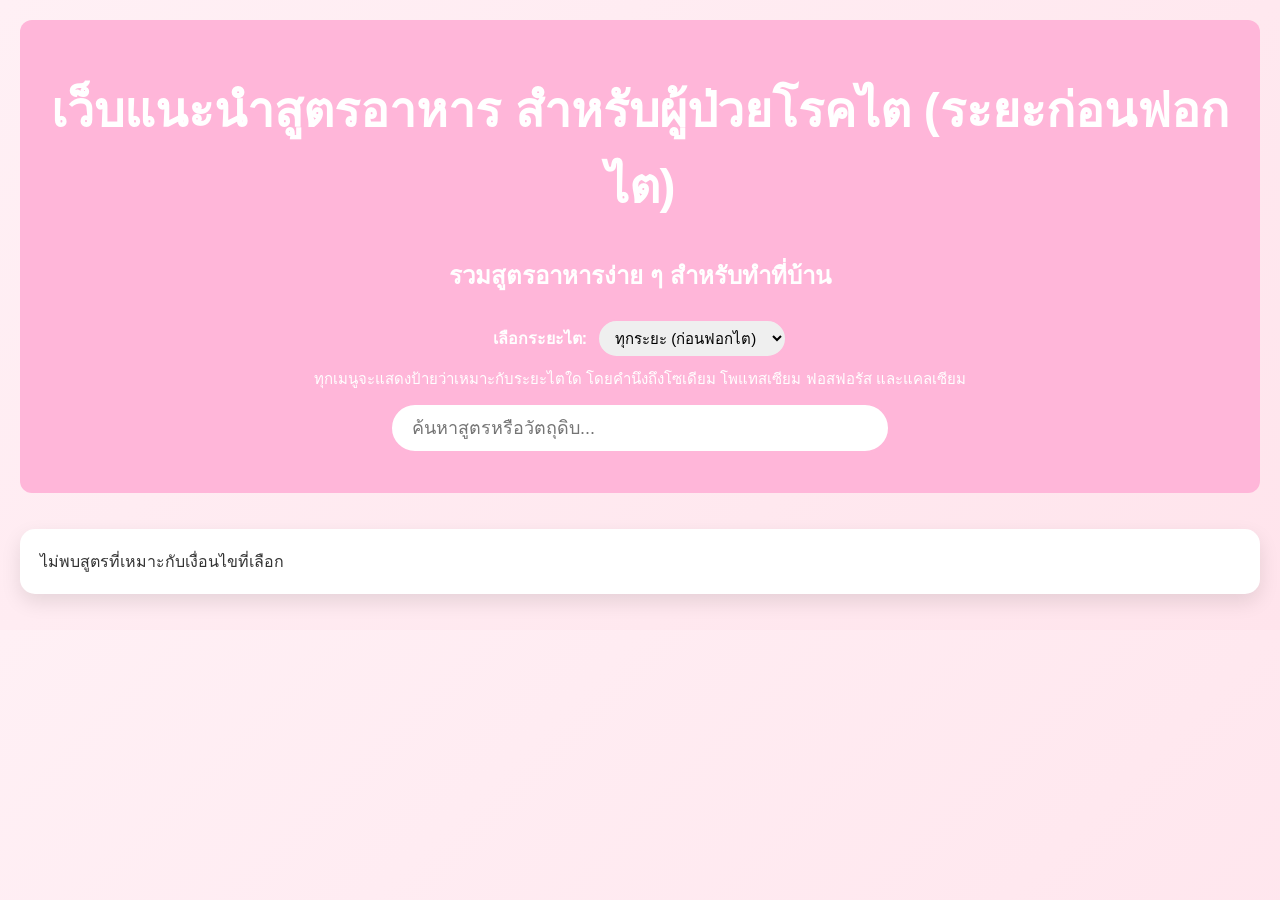
==== index.html @ a34c6682 "Revert admin page and admin-related UI/logic" ====
<!doctype html>
<html lang="th">
<head>
  <meta charset="utf-8">
  <meta name="viewport" content="width=device-width,initial-scale=1">
  <title>เว็บแนะนำสูตรอาหาร - หน้าแรก</title>
  <link rel="stylesheet" href="styles.css">
</head>
<body>
  <header>
    <h1>เว็บแนะนำสูตรอาหาร สำหรับผู้ป่วยโรคไต (ระยะก่อนฟอกไต)</h1>
    <p>รวมสูตรอาหารง่าย ๆ สำหรับทำที่บ้าน</p>
    <div class="filters">
      <label for="kidneyStage">เลือกระยะไต:</label>
      <select id="kidneyStage">
        <option value="all">ทุกระยะ (ก่อนฟอกไต)</option>
        <option value="stage3">ระยะที่ 3</option>
        <option value="stage4">ระยะที่ 4</option>
        <option value="stage5">ระยะที่ 5 ก่อนฟอกไต</option>
      </select>
    </div>
    <p id="stageGuide" class="stage-guide">ทุกเมนูจะแสดงป้ายว่าเหมาะกับระยะไตใด โดยคำนึงถึงโซเดียม โพแทสเซียม ฟอสฟอรัส และแคลเซียม</p>
    <input id="search" placeholder="ค้นหาสูตรหรือวัตถุดิบ..." />
  </header>

  <main id="list"></main>

  <script src="script.js"></script>
</body>
</html>
---- styles.css ----
* {
  box-sizing: border-box;
}

body {
  margin: 0;
  padding: 20px;
  font-family: 'Segoe UI', Arial, sans-serif;
  background: linear-gradient(135deg, #fff0f5, #ffe4ec);
  color: #333;
}

header {
  background: #ffb6d9;
  padding: 20px;
  text-align: center;
  border-radius: 12px;
  color: white;
  font-size: 24px;
  font-weight: bold;
  margin-bottom: 20px;
}

.filters {
  display: flex;
  justify-content: center;
  align-items: center;
  gap: 10px;
  margin-bottom: 10px;
  flex-wrap: wrap;
  font-size: 16px;
}

#kidneyStage {
  border: 2px solid #ffb6d9;
  border-radius: 20px;
  padding: 8px 12px;
  font-size: 15px;
  outline: none;
}

.stage-guide {
  margin: 0 auto 14px auto;
  max-width: 700px;
  font-size: 15px;
  font-weight: normal;
  line-height: 1.4;
}

#search {
  width: 100%;
  max-width: 500px;
  height: 50px;
  font-size: 18px;
  padding: 10px 20px;
  border-radius: 25px;
  border: 2px solid #ffb6d9;
  outline: none;
  display: block;
  margin: 0 auto 20px auto;
}

#list {
  display: grid;
  grid-template-columns: repeat(auto-fit, minmax(250px, 1fr));
  gap: 20px;
}


.card {
  background: white;
  border-radius: 15px;
  padding: 20px;
  box-shadow: 0 8px 20px rgba(0, 0, 0, 0.1);
  transition: transform 0.3s ease;
  color: inherit;
  text-decoration: none;
}

.card:hover {
  transform: translateY(-5px);
}

.empty-text {
  background: white;
  border-radius: 15px;
  padding: 20px;
  box-shadow: 0 8px 20px rgba(0, 0, 0, 0.1);
}

button {
  background: #ff69b4;
  border: none;
  padding: 12px 25px;
  border-radius: 20px;
  color: white;
  font-size: 16px;
  cursor: pointer;
  transition: background 0.3s ease;
}

button:hover {
  background: #ff4fa3;
}

.stage-badge-wrap {
  display: flex;
  flex-wrap: wrap;
  gap: 8px;
  margin-top: 10px;
}

.stage-badge {
  background: #ffe1ef;
  color: #8a2f5b;
  border: 1px solid #ffb6d9;
  border-radius: 999px;
  padding: 4px 10px;
  font-size: 13px;
  font-weight: 600;
}

.stage-badge-warning {
  background: #fff4e5;
  border-color: #ffd59e;
  color: #8a5a20;
}

.top-nav {
  display: flex;
  gap: 12px;
  margin: 12px 0 16px;
}



.top-nav a {
  background: white;
  color: #8a2f5b;
  text-decoration: none;
  border-radius: 999px;
  padding: 8px 14px;
  font-size: 14px;
  font-weight: 600;
}

.top-nav a[aria-current="page"] {
  background: #8a2f5b;
  color: white;
}







#recipe {
  max-width: 980px;
  margin: 0 auto;
}

.recipe-detail-card {
  border: 1px solid #f4d6e5;
  box-shadow: 0 18px 40px rgba(168, 65, 121, 0.12);
}

.recipe-hero h2 {
  margin: 0;
  font-size: 34px;
  color: #70284a;
}

.recipe-desc {
  margin-top: 10px;
  color: #5b4a53;
}

.recipe-grid {
  display: grid;
  grid-template-columns: 1fr 1fr;
  gap: 16px;
  margin-top: 16px;
}

.recipe-section {
  background: #fff7fb;
  border: 1px solid #f7dfea;
  border-radius: 14px;
  padding: 14px;
}

.clean-list {
  margin: 0;
  padding-left: 20px;
  line-height: 1.7;
}

.note-box {
  margin-top: 14px;
  padding: 12px 14px;
  border-radius: 12px;
  background: #fff4d9;
  border: 1px solid #ffe0a1;
}

.nutrition-grid {
  display: grid;
  grid-template-columns: repeat(auto-fit, minmax(180px, 1fr));
  gap: 10px;
}

.nutrition-pill {
  background: white;
  border: 1px solid #f2d9e6;
  border-radius: 999px;
  padding: 8px 12px;
  font-size: 14px;
}

.modern-comment {
  margin-top: 18px;
}

.comment-layout {
  display: grid;
  grid-template-columns: 1fr;
  gap: 10px;
}

.comment-layout input,
.comment-layout textarea,
.comment-layout select {
  border: 1px solid #e6c8d7;
  border-radius: 10px;
  padding: 10px 12px;
  font-size: 15px;
}

#commentsList {
  display: grid;
  gap: 10px;
  margin-top: 14px;
}

.comment-card {
  border-left: 4px solid #ff9fcd;
}

@media (max-width: 800px) {
  .recipe-hero h2 { font-size: 28px; }
  .recipe-grid { grid-template-columns: 1fr; }
}
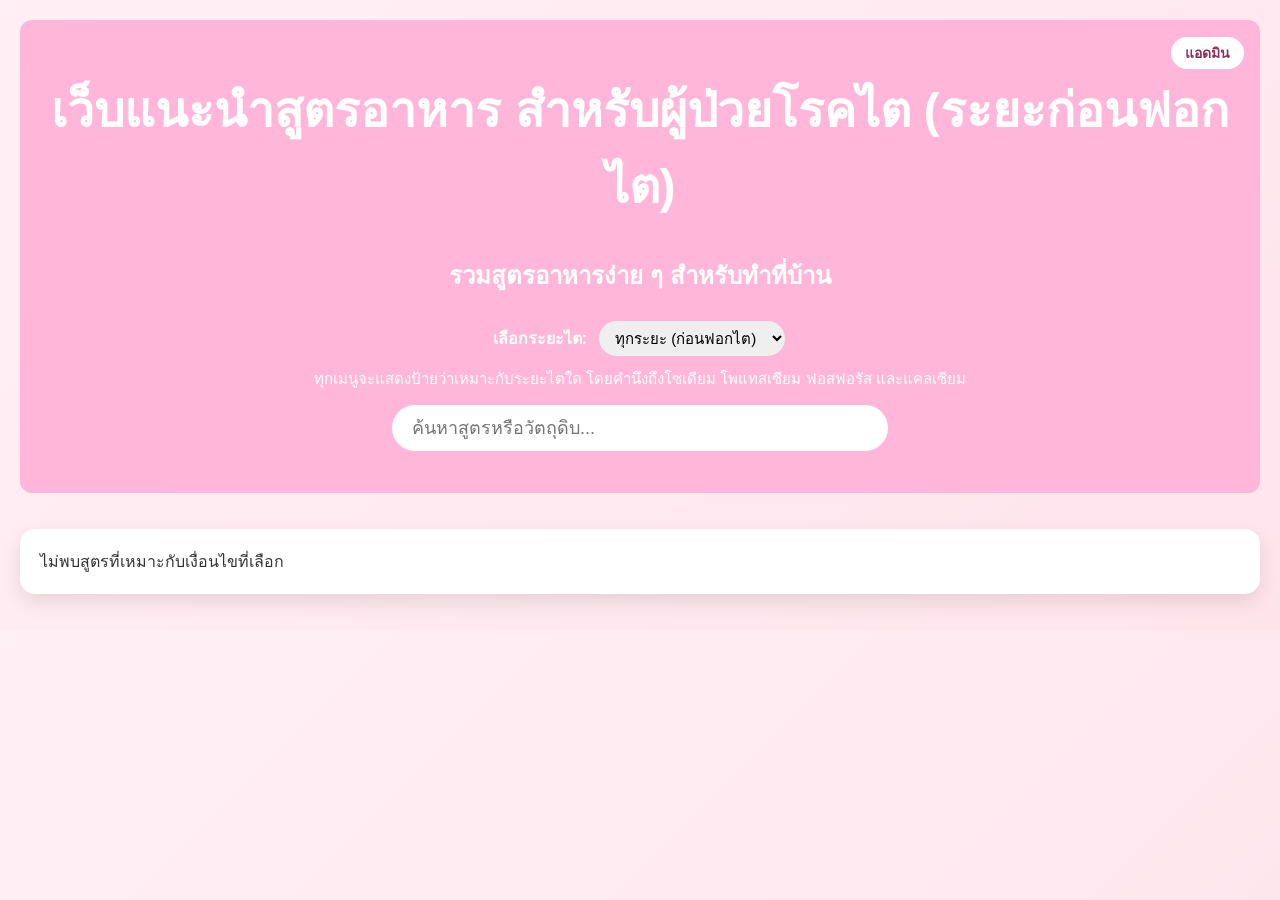
==== commit 019e4547: "Fix home recipe rendering and add admin login dashboard" ====
--- a/index.html
+++ b/index.html
@@ -8,6 +8,9 @@
 </head>
 <body>
   <header>
+    <nav class="top-nav-corner">
+      <a href="admin.html">แอดมิน</a>
+    </nav>
     <h1>เว็บแนะนำสูตรอาหาร สำหรับผู้ป่วยโรคไต (ระยะก่อนฟอกไต)</h1>
     <p>รวมสูตรอาหารง่าย ๆ สำหรับทำที่บ้าน</p>
     <div class="filters">
--- a/styles.css
+++ b/styles.css
@@ -11,6 +11,7 @@
 }
 
 header {
+  position: relative;
   background: #ffb6d9;
   padding: 20px;
   text-align: center;
@@ -19,6 +20,23 @@
   font-size: 24px;
   font-weight: bold;
   margin-bottom: 20px;
+}
+
+.top-nav-corner {
+  position: absolute;
+  top: 16px;
+  right: 16px;
+}
+
+.top-nav-corner a,
+.top-nav a {
+  background: white;
+  color: #8a2f5b;
+  text-decoration: none;
+  border-radius: 999px;
+  padding: 8px 14px;
+  font-size: 14px;
+  font-weight: 600;
 }
 
 .filters {
@@ -66,7 +84,6 @@
   gap: 20px;
 }
 
-
 .card {
   background: white;
   border-radius: 15px;
@@ -132,28 +149,9 @@
   margin: 12px 0 16px;
 }
 
-
-
-.top-nav a {
-  background: white;
-  color: #8a2f5b;
-  text-decoration: none;
-  border-radius: 999px;
-  padding: 8px 14px;
-  font-size: 14px;
-  font-weight: 600;
-}
-
-.top-nav a[aria-current="page"] {
-  background: #8a2f5b;
-  color: white;
-}
-
-
-
-
-
-
+.top-nav-split {
+  justify-content: space-between;
+}
 
 #recipe {
   max-width: 980px;
@@ -230,7 +228,8 @@
 
 .comment-layout input,
 .comment-layout textarea,
-.comment-layout select {
+.comment-layout select,
+.admin-login-card input {
   border: 1px solid #e6c8d7;
   border-radius: 10px;
   padding: 10px 12px;
@@ -247,11 +246,60 @@
   border-left: 4px solid #ff9fcd;
 }
 
+.admin-page {
+  max-width: 980px;
+  margin: 0 auto;
+}
+
+.admin-login-card {
+  max-width: 420px;
+  margin: 20px auto;
+  display: grid;
+  gap: 8px;
+}
+
+.admin-error {
+  color: #b00042;
+  min-height: 20px;
+}
+
+.admin-dashboard h2 {
+  margin-top: 0;
+}
+
+.admin-stats {
+  display: grid;
+  grid-template-columns: repeat(auto-fit, minmax(220px, 1fr));
+  gap: 16px;
+  margin-bottom: 16px;
+}
+
+.admin-stat-card h3 {
+  margin: 0 0 8px;
+}
+
+.admin-stat-number {
+  font-size: 34px;
+  color: #8a2f5b;
+  margin: 0;
+  font-weight: 700;
+}
+
+.admin-popular ol {
+  margin: 0;
+  padding-left: 18px;
+  line-height: 1.8;
+}
+
 @media (max-width: 800px) {
   .recipe-hero h2 { font-size: 28px; }
   .recipe-grid { grid-template-columns: 1fr; }
 }
 
-
-
-
+@media (max-width: 680px) {
+  .top-nav-corner {
+    position: static;
+    text-align: right;
+    margin-bottom: 10px;
+  }
+}
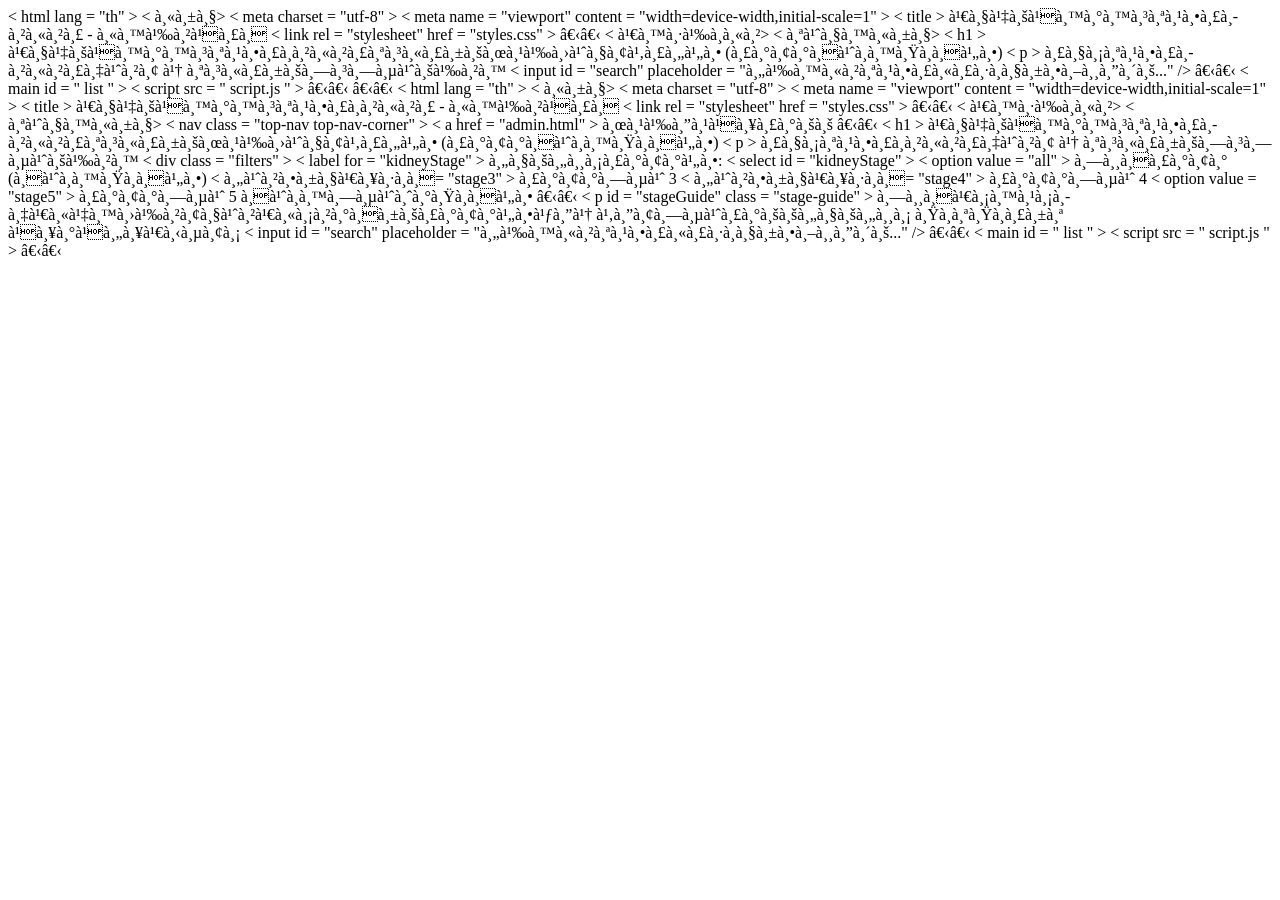
==== commit 7c07f467: "Update index.html" ====
--- a/index.html
+++ b/index.html
@@ -1,33 +1,55 @@
-<!doctype html>
-<html lang="th">
-<head>
-  <meta charset="utf-8">
-  <meta name="viewport" content="width=device-width,initial-scale=1">
-  <title>เว็บแนะนำสูตรอาหาร - หน้าแรก</title>
-  <link rel="stylesheet" href="styles.css">
-</head>
-<body>
-  <header>
-    <nav class="top-nav-corner">
-      <a href="admin.html">แอดมิน</a>
-    </nav>
-    <h1>เว็บแนะนำสูตรอาหาร สำหรับผู้ป่วยโรคไต (ระยะก่อนฟอกไต)</h1>
-    <p>รวมสูตรอาหารง่าย ๆ สำหรับทำที่บ้าน</p>
-    <div class="filters">
-      <label for="kidneyStage">เลือกระยะไต:</label>
-      <select id="kidneyStage">
-        <option value="all">ทุกระยะ (ก่อนฟอกไต)</option>
-        <option value="stage3">ระยะที่ 3</option>
-        <option value="stage4">ระยะที่ 4</option>
-        <option value="stage5">ระยะที่ 5 ก่อนฟอกไต</option>
-      </select>
-    </div>
-    <p id="stageGuide" class="stage-guide">ทุกเมนูจะแสดงป้ายว่าเหมาะกับระยะไตใด โดยคำนึงถึงโซเดียม โพแทสเซียม ฟอสฟอรัส และแคลเซียม</p>
-    <input id="search" placeholder="ค้นหาสูตรหรือวัตถุดิบ..." />
-  </header>
-
-  <main id="list"></main>
-
-  <script src="script.js"></script>
-</body>
-</html>
+<!doctype html >
+< html lang = "th" > 
+< หัว>
+  < meta charset = "utf-8" > 
+  < meta name = "viewport" content = "width=device-width,initial-scale=1" >  
+  < title > เว็บแนะนำสูตรอาหาร - หน้าแรก</ title >
+  < link rel = "stylesheet" href = "styles.css" >  
+</head>​​
+< เนื้อหา>
+  < ส่วนหัว>
+    < h1 > เว็บแนะนำสูตรอาหารสำหรับผู้ป่วยโรคไต (ระยะก่อนฟอกไต) </ h1 >
+    < p > รวมสูตรอาหารง่าย ๆ สำหรับทำที่บ้าน</ p >
+    < input id = "search" placeholder = "ค้นหาสูตรหรือวัตถุดิบ..." />  
+  </header>​​
+
+  < main id = " list " > </main> 
+
+  < script src = " script.js " > </script> 
+</body>​​
+</html>​​
+
+
+<!doctype html >
+< html lang = "th" > 
+< หัว>
+  < meta charset = "utf-8" > 
+  < meta name = "viewport" content = "width=device-width,initial-scale=1" >  
+  < title > เว็บแนะนำสูตรอาหาร - หน้าแรก</ title >
+  < link rel = "stylesheet" href = "styles.css" >  
+</head>​​
+< เนื้อหา>
+  < ส่วนหัว>
+    < nav class = "top-nav top-nav-corner" > 
+      < a href = "admin.html" > ผู้ดูแลระบบ</ a > 
+    </nav>​​
+    < h1 > เว็บแนะนำสูตรอาหารสำหรับผู้ป่วยโรคไต (ระยะก่อนฟอกไต) </ h1 >
+    < p > รวมสูตรอาหารง่าย ๆ สำหรับทำที่บ้าน</ p >
+    < div class = "filters" > 
+      < label for = "kidneyStage" > ควบคุมระยะไต: </ label > 
+      < select id = "kidneyStage" > 
+        < option value = "all" > ทุกระยะ (ก่อนฟอกไต) </ option > 
+        < ค่าตัวเลือก= "stage3" > ระยะที่ 3 </ ตัวเลือก> 
+        < ค่าตัวเลือก= "stage4" > ระยะที่ 4 </ ตัวเลือก> 
+        < option value = "stage5" > ระยะที่ 5 ก่อนที่จะฟอกไต</ option > 
+      </ เลือก>
+    </div>​​
+    < p id = "stageGuide" class = "stage-guide" > ทุกเมนูมองเห็นป้ายว่าเหมาะกับระยะไตใดๆ โดยที่ระบบควบคุม ฟอสฟอรัส และแคลเซียม</ p >  
+    < input id = "search" placeholder = "ค้นหาสูตรหรือวัตถุดิบ..." />  
+  </header>​​
+
+  < main id = " list " > </main> 
+
+  < script src = " script.js " > </script> 
+</body>​​
+</html>
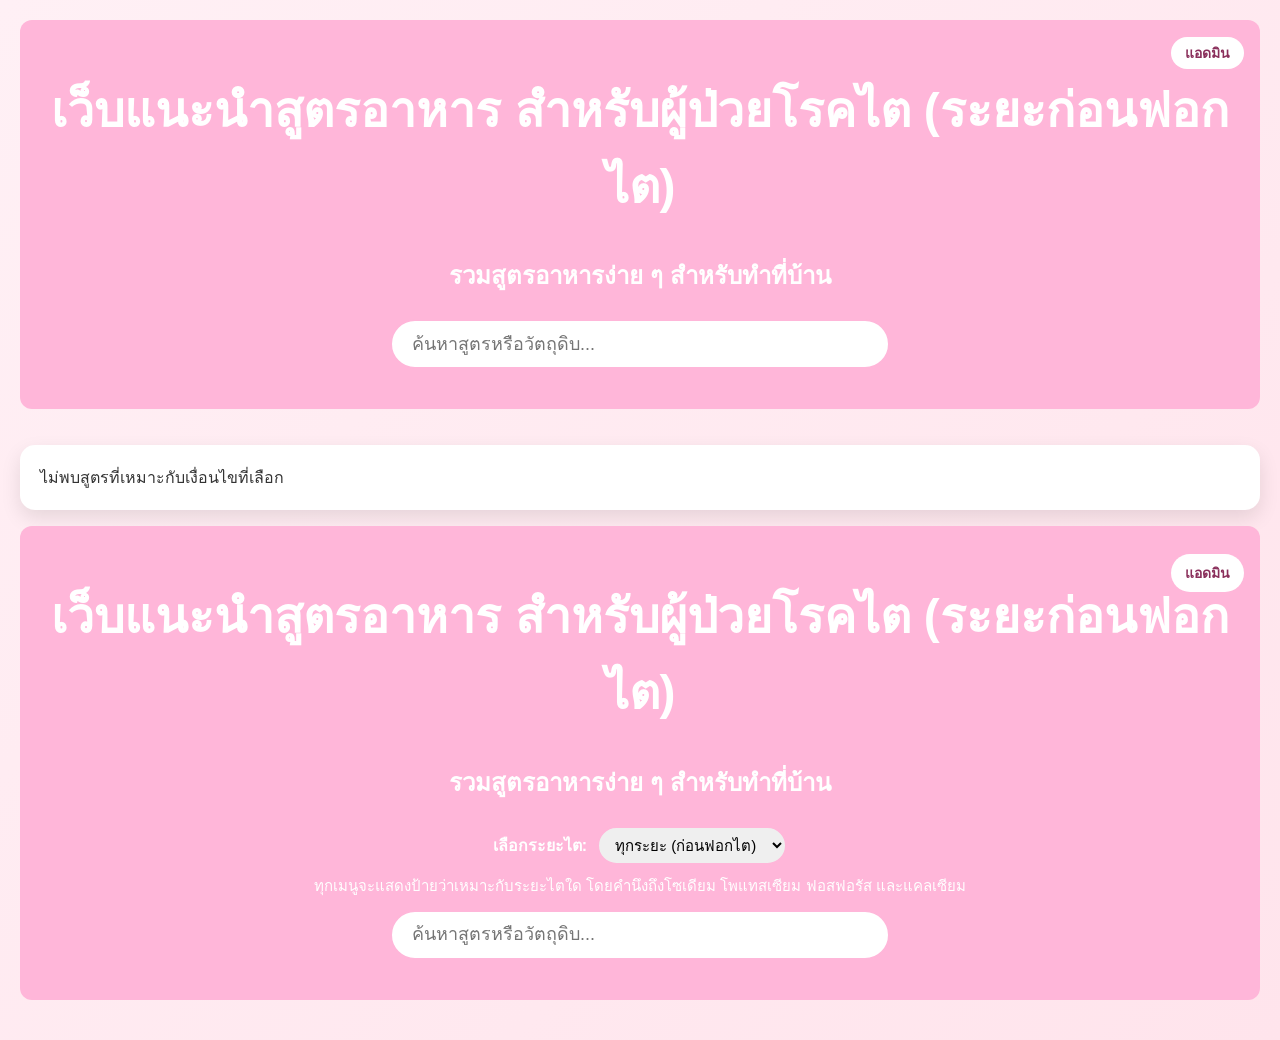
==== commit d0da0b86: "Update index.html" ====
--- a/index.html
+++ b/index.html
@@ -1,55 +1,55 @@
-<!doctype html >
-< html lang = "th" > 
-< หัว>
-  < meta charset = "utf-8" > 
-  < meta name = "viewport" content = "width=device-width,initial-scale=1" >  
-  < title > เว็บแนะนำสูตรอาหาร - หน้าแรก</ title >
-  < link rel = "stylesheet" href = "styles.css" >  
-</head>​​
-< เนื้อหา>
-  < ส่วนหัว>
-    < h1 > เว็บแนะนำสูตรอาหารสำหรับผู้ป่วยโรคไต (ระยะก่อนฟอกไต) </ h1 >
-    < p > รวมสูตรอาหารง่าย ๆ สำหรับทำที่บ้าน</ p >
-    < input id = "search" placeholder = "ค้นหาสูตรหรือวัตถุดิบ..." />  
-  </header>​​
+<!doctype html>
+<html lang="th">
+<head>
+  <meta charset="utf-8">
+  <meta name="viewport" content="width=device-width,initial-scale=1">
+  <title>เว็บแนะนำสูตรอาหาร - หน้าแรก</title>
+  <link rel="stylesheet" href="styles.css">
+</head>
+<body>
+  <header>
+    <h1>เว็บแนะนำสูตรอาหาร สำหรับผู้ป่วยโรคไต (ระยะก่อนฟอกไต)</h1>
+    <p>รวมสูตรอาหารง่าย ๆ สำหรับทำที่บ้าน</p>
+    <input id="search" placeholder="ค้นหาสูตรหรือวัตถุดิบ..." />
+  </header>
 
-  < main id = " list " > </main> 
+  <main id="list"></main>
 
-  < script src = " script.js " > </script> 
-</body>​​
-</html>​​
+  <script src="script.js"></script>
+</body>
+</html>
 
 
-<!doctype html >
-< html lang = "th" > 
-< หัว>
-  < meta charset = "utf-8" > 
-  < meta name = "viewport" content = "width=device-width,initial-scale=1" >  
-  < title > เว็บแนะนำสูตรอาหาร - หน้าแรก</ title >
-  < link rel = "stylesheet" href = "styles.css" >  
-</head>​​
-< เนื้อหา>
-  < ส่วนหัว>
-    < nav class = "top-nav top-nav-corner" > 
-      < a href = "admin.html" > ผู้ดูแลระบบ</ a > 
-    </nav>​​
-    < h1 > เว็บแนะนำสูตรอาหารสำหรับผู้ป่วยโรคไต (ระยะก่อนฟอกไต) </ h1 >
-    < p > รวมสูตรอาหารง่าย ๆ สำหรับทำที่บ้าน</ p >
-    < div class = "filters" > 
-      < label for = "kidneyStage" > ควบคุมระยะไต: </ label > 
-      < select id = "kidneyStage" > 
-        < option value = "all" > ทุกระยะ (ก่อนฟอกไต) </ option > 
-        < ค่าตัวเลือก= "stage3" > ระยะที่ 3 </ ตัวเลือก> 
-        < ค่าตัวเลือก= "stage4" > ระยะที่ 4 </ ตัวเลือก> 
-        < option value = "stage5" > ระยะที่ 5 ก่อนที่จะฟอกไต</ option > 
-      </ เลือก>
-    </div>​​
-    < p id = "stageGuide" class = "stage-guide" > ทุกเมนูมองเห็นป้ายว่าเหมาะกับระยะไตใดๆ โดยที่ระบบควบคุม ฟอสฟอรัส และแคลเซียม</ p >  
-    < input id = "search" placeholder = "ค้นหาสูตรหรือวัตถุดิบ..." />  
-  </header>​​
+<!doctype html>
+<html lang="th">
+<head>
+  <meta charset="utf-8">
+  <meta name="viewport" content="width=device-width,initial-scale=1">
+  <title>เว็บแนะนำสูตรอาหาร - หน้าแรก</title>
+  <link rel="stylesheet" href="styles.css">
+</head>
+<body>
+  <header>
+    <nav class="top-nav top-nav-corner">
+      <a href="admin.html">แอดมิน</a>
+    </nav>
+    <h1>เว็บแนะนำสูตรอาหาร สำหรับผู้ป่วยโรคไต (ระยะก่อนฟอกไต)</h1>
+    <p>รวมสูตรอาหารง่าย ๆ สำหรับทำที่บ้าน</p>
+    <div class="filters">
+      <label for="kidneyStage">เลือกระยะไต:</label>
+      <select id="kidneyStage">
+        <option value="all">ทุกระยะ (ก่อนฟอกไต)</option>
+        <option value="stage3">ระยะที่ 3</option>
+        <option value="stage4">ระยะที่ 4</option>
+        <option value="stage5">ระยะที่ 5 ก่อนฟอกไต</option>
+      </select>
+    </div>
+    <p id="stageGuide" class="stage-guide">ทุกเมนูจะแสดงป้ายว่าเหมาะกับระยะไตใด โดยคำนึงถึงโซเดียม โพแทสเซียม ฟอสฟอรัส และแคลเซียม</p>
+    <input id="search" placeholder="ค้นหาสูตรหรือวัตถุดิบ..." />
+  </header>
 
-  < main id = " list " > </main> 
+  <main id="list"></main>
 
-  < script src = " script.js " > </script> 
-</body>​​
+  <script src="script.js"></script>
+</body>
 </html>
--- a/styles.css
+++ b/styles.css
@@ -0,0 +1,305 @@
+* {
+  box-sizing: border-box;
+}
+
+body {
+  margin: 0;
+  padding: 20px;
+  font-family: 'Segoe UI', Arial, sans-serif;
+  background: linear-gradient(135deg, #fff0f5, #ffe4ec);
+  color: #333;
+}
+
+header {
+  position: relative;
+  background: #ffb6d9;
+  padding: 20px;
+  text-align: center;
+  border-radius: 12px;
+  color: white;
+  font-size: 24px;
+  font-weight: bold;
+  margin-bottom: 20px;
+}
+
+.top-nav-corner {
+  position: absolute;
+  top: 16px;
+  right: 16px;
+}
+
+.top-nav-corner a,
+.top-nav a {
+  background: white;
+  color: #8a2f5b;
+  text-decoration: none;
+  border-radius: 999px;
+  padding: 8px 14px;
+  font-size: 14px;
+  font-weight: 600;
+}
+
+.filters {
+  display: flex;
+  justify-content: center;
+  align-items: center;
+  gap: 10px;
+  margin-bottom: 10px;
+  flex-wrap: wrap;
+  font-size: 16px;
+}
+
+#kidneyStage {
+  border: 2px solid #ffb6d9;
+  border-radius: 20px;
+  padding: 8px 12px;
+  font-size: 15px;
+  outline: none;
+}
+
+.stage-guide {
+  margin: 0 auto 14px auto;
+  max-width: 700px;
+  font-size: 15px;
+  font-weight: normal;
+  line-height: 1.4;
+}
+
+#search {
+  width: 100%;
+  max-width: 500px;
+  height: 50px;
+  font-size: 18px;
+  padding: 10px 20px;
+  border-radius: 25px;
+  border: 2px solid #ffb6d9;
+  outline: none;
+  display: block;
+  margin: 0 auto 20px auto;
+}
+
+#list {
+  display: grid;
+  grid-template-columns: repeat(auto-fit, minmax(250px, 1fr));
+  gap: 20px;
+}
+
+.card {
+  background: white;
+  border-radius: 15px;
+  padding: 20px;
+  box-shadow: 0 8px 20px rgba(0, 0, 0, 0.1);
+  transition: transform 0.3s ease;
+  color: inherit;
+  text-decoration: none;
+}
+
+.card:hover {
+  transform: translateY(-5px);
+}
+
+.empty-text {
+  background: white;
+  border-radius: 15px;
+  padding: 20px;
+  box-shadow: 0 8px 20px rgba(0, 0, 0, 0.1);
+}
+
+button {
+  background: #ff69b4;
+  border: none;
+  padding: 12px 25px;
+  border-radius: 20px;
+  color: white;
+  font-size: 16px;
+  cursor: pointer;
+  transition: background 0.3s ease;
+}
+
+button:hover {
+  background: #ff4fa3;
+}
+
+.stage-badge-wrap {
+  display: flex;
+  flex-wrap: wrap;
+  gap: 8px;
+  margin-top: 10px;
+}
+
+.stage-badge {
+  background: #ffe1ef;
+  color: #8a2f5b;
+  border: 1px solid #ffb6d9;
+  border-radius: 999px;
+  padding: 4px 10px;
+  font-size: 13px;
+  font-weight: 600;
+}
+
+.stage-badge-warning {
+  background: #fff4e5;
+  border-color: #ffd59e;
+  color: #8a5a20;
+}
+
+.top-nav {
+  display: flex;
+  gap: 12px;
+  margin: 12px 0 16px;
+}
+
+.top-nav-split {
+  justify-content: space-between;
+}
+
+#recipe {
+  max-width: 980px;
+  margin: 0 auto;
+}
+
+.recipe-detail-card {
+  border: 1px solid #f4d6e5;
+  box-shadow: 0 18px 40px rgba(168, 65, 121, 0.12);
+}
+
+.recipe-hero h2 {
+  margin: 0;
+  font-size: 34px;
+  color: #70284a;
+}
+
+.recipe-desc {
+  margin-top: 10px;
+  color: #5b4a53;
+}
+
+.recipe-grid {
+  display: grid;
+  grid-template-columns: 1fr 1fr;
+  gap: 16px;
+  margin-top: 16px;
+}
+
+.recipe-section {
+  background: #fff7fb;
+  border: 1px solid #f7dfea;
+  border-radius: 14px;
+  padding: 14px;
+}
+
+.clean-list {
+  margin: 0;
+  padding-left: 20px;
+  line-height: 1.7;
+}
+
+.note-box {
+  margin-top: 14px;
+  padding: 12px 14px;
+  border-radius: 12px;
+  background: #fff4d9;
+  border: 1px solid #ffe0a1;
+}
+
+.nutrition-grid {
+  display: grid;
+  grid-template-columns: repeat(auto-fit, minmax(180px, 1fr));
+  gap: 10px;
+}
+
+.nutrition-pill {
+  background: white;
+  border: 1px solid #f2d9e6;
+  border-radius: 999px;
+  padding: 8px 12px;
+  font-size: 14px;
+}
+
+.modern-comment {
+  margin-top: 18px;
+}
+
+.comment-layout {
+  display: grid;
+  grid-template-columns: 1fr;
+  gap: 10px;
+}
+
+.comment-layout input,
+.comment-layout textarea,
+.comment-layout select,
+.admin-login-card input {
+  border: 1px solid #e6c8d7;
+  border-radius: 10px;
+  padding: 10px 12px;
+  font-size: 15px;
+}
+
+#commentsList {
+  display: grid;
+  gap: 10px;
+  margin-top: 14px;
+}
+
+.comment-card {
+  border-left: 4px solid #ff9fcd;
+}
+
+.admin-page {
+  max-width: 980px;
+  margin: 0 auto;
+}
+
+.admin-login-card {
+  max-width: 420px;
+  margin: 20px auto;
+  display: grid;
+  gap: 8px;
+}
+
+.admin-error {
+  color: #b00042;
+  min-height: 20px;
+}
+
+.admin-dashboard h2 {
+  margin-top: 0;
+}
+
+.admin-stats {
+  display: grid;
+  grid-template-columns: repeat(auto-fit, minmax(220px, 1fr));
+  gap: 16px;
+  margin-bottom: 16px;
+}
+
+.admin-stat-card h3 {
+  margin: 0 0 8px;
+}
+
+.admin-stat-number {
+  font-size: 34px;
+  color: #8a2f5b;
+  margin: 0;
+  font-weight: 700;
+}
+
+.admin-popular ol {
+  margin: 0;
+  padding-left: 18px;
+  line-height: 1.8;
+}
+
+@media (max-width: 800px) {
+  .recipe-hero h2 { font-size: 28px; }
+  .recipe-grid { grid-template-columns: 1fr; }
+}
+
+@media (max-width: 680px) {
+  .top-nav-corner {
+    position: static;
+    text-align: right;
+    margin-bottom: 10px;
+  }
+}
--- a/styles.css
+++ b/styles.css
@@ -0,0 +1,305 @@
+* {
+  box-sizing: border-box;
+}
+
+body {
+  margin: 0;
+  padding: 20px;
+  font-family: 'Segoe UI', Arial, sans-serif;
+  background: linear-gradient(135deg, #fff0f5, #ffe4ec);
+  color: #333;
+}
+
+header {
+  position: relative;
+  background: #ffb6d9;
+  padding: 20px;
+  text-align: center;
+  border-radius: 12px;
+  color: white;
+  font-size: 24px;
+  font-weight: bold;
+  margin-bottom: 20px;
+}
+
+.top-nav-corner {
+  position: absolute;
+  top: 16px;
+  right: 16px;
+}
+
+.top-nav-corner a,
+.top-nav a {
+  background: white;
+  color: #8a2f5b;
+  text-decoration: none;
+  border-radius: 999px;
+  padding: 8px 14px;
+  font-size: 14px;
+  font-weight: 600;
+}
+
+.filters {
+  display: flex;
+  justify-content: center;
+  align-items: center;
+  gap: 10px;
+  margin-bottom: 10px;
+  flex-wrap: wrap;
+  font-size: 16px;
+}
+
+#kidneyStage {
+  border: 2px solid #ffb6d9;
+  border-radius: 20px;
+  padding: 8px 12px;
+  font-size: 15px;
+  outline: none;
+}
+
+.stage-guide {
+  margin: 0 auto 14px auto;
+  max-width: 700px;
+  font-size: 15px;
+  font-weight: normal;
+  line-height: 1.4;
+}
+
+#search {
+  width: 100%;
+  max-width: 500px;
+  height: 50px;
+  font-size: 18px;
+  padding: 10px 20px;
+  border-radius: 25px;
+  border: 2px solid #ffb6d9;
+  outline: none;
+  display: block;
+  margin: 0 auto 20px auto;
+}
+
+#list {
+  display: grid;
+  grid-template-columns: repeat(auto-fit, minmax(250px, 1fr));
+  gap: 20px;
+}
+
+.card {
+  background: white;
+  border-radius: 15px;
+  padding: 20px;
+  box-shadow: 0 8px 20px rgba(0, 0, 0, 0.1);
+  transition: transform 0.3s ease;
+  color: inherit;
+  text-decoration: none;
+}
+
+.card:hover {
+  transform: translateY(-5px);
+}
+
+.empty-text {
+  background: white;
+  border-radius: 15px;
+  padding: 20px;
+  box-shadow: 0 8px 20px rgba(0, 0, 0, 0.1);
+}
+
+button {
+  background: #ff69b4;
+  border: none;
+  padding: 12px 25px;
+  border-radius: 20px;
+  color: white;
+  font-size: 16px;
+  cursor: pointer;
+  transition: background 0.3s ease;
+}
+
+button:hover {
+  background: #ff4fa3;
+}
+
+.stage-badge-wrap {
+  display: flex;
+  flex-wrap: wrap;
+  gap: 8px;
+  margin-top: 10px;
+}
+
+.stage-badge {
+  background: #ffe1ef;
+  color: #8a2f5b;
+  border: 1px solid #ffb6d9;
+  border-radius: 999px;
+  padding: 4px 10px;
+  font-size: 13px;
+  font-weight: 600;
+}
+
+.stage-badge-warning {
+  background: #fff4e5;
+  border-color: #ffd59e;
+  color: #8a5a20;
+}
+
+.top-nav {
+  display: flex;
+  gap: 12px;
+  margin: 12px 0 16px;
+}
+
+.top-nav-split {
+  justify-content: space-between;
+}
+
+#recipe {
+  max-width: 980px;
+  margin: 0 auto;
+}
+
+.recipe-detail-card {
+  border: 1px solid #f4d6e5;
+  box-shadow: 0 18px 40px rgba(168, 65, 121, 0.12);
+}
+
+.recipe-hero h2 {
+  margin: 0;
+  font-size: 34px;
+  color: #70284a;
+}
+
+.recipe-desc {
+  margin-top: 10px;
+  color: #5b4a53;
+}
+
+.recipe-grid {
+  display: grid;
+  grid-template-columns: 1fr 1fr;
+  gap: 16px;
+  margin-top: 16px;
+}
+
+.recipe-section {
+  background: #fff7fb;
+  border: 1px solid #f7dfea;
+  border-radius: 14px;
+  padding: 14px;
+}
+
+.clean-list {
+  margin: 0;
+  padding-left: 20px;
+  line-height: 1.7;
+}
+
+.note-box {
+  margin-top: 14px;
+  padding: 12px 14px;
+  border-radius: 12px;
+  background: #fff4d9;
+  border: 1px solid #ffe0a1;
+}
+
+.nutrition-grid {
+  display: grid;
+  grid-template-columns: repeat(auto-fit, minmax(180px, 1fr));
+  gap: 10px;
+}
+
+.nutrition-pill {
+  background: white;
+  border: 1px solid #f2d9e6;
+  border-radius: 999px;
+  padding: 8px 12px;
+  font-size: 14px;
+}
+
+.modern-comment {
+  margin-top: 18px;
+}
+
+.comment-layout {
+  display: grid;
+  grid-template-columns: 1fr;
+  gap: 10px;
+}
+
+.comment-layout input,
+.comment-layout textarea,
+.comment-layout select,
+.admin-login-card input {
+  border: 1px solid #e6c8d7;
+  border-radius: 10px;
+  padding: 10px 12px;
+  font-size: 15px;
+}
+
+#commentsList {
+  display: grid;
+  gap: 10px;
+  margin-top: 14px;
+}
+
+.comment-card {
+  border-left: 4px solid #ff9fcd;
+}
+
+.admin-page {
+  max-width: 980px;
+  margin: 0 auto;
+}
+
+.admin-login-card {
+  max-width: 420px;
+  margin: 20px auto;
+  display: grid;
+  gap: 8px;
+}
+
+.admin-error {
+  color: #b00042;
+  min-height: 20px;
+}
+
+.admin-dashboard h2 {
+  margin-top: 0;
+}
+
+.admin-stats {
+  display: grid;
+  grid-template-columns: repeat(auto-fit, minmax(220px, 1fr));
+  gap: 16px;
+  margin-bottom: 16px;
+}
+
+.admin-stat-card h3 {
+  margin: 0 0 8px;
+}
+
+.admin-stat-number {
+  font-size: 34px;
+  color: #8a2f5b;
+  margin: 0;
+  font-weight: 700;
+}
+
+.admin-popular ol {
+  margin: 0;
+  padding-left: 18px;
+  line-height: 1.8;
+}
+
+@media (max-width: 800px) {
+  .recipe-hero h2 { font-size: 28px; }
+  .recipe-grid { grid-template-columns: 1fr; }
+}
+
+@media (max-width: 680px) {
+  .top-nav-corner {
+    position: static;
+    text-align: right;
+    margin-bottom: 10px;
+  }
+}
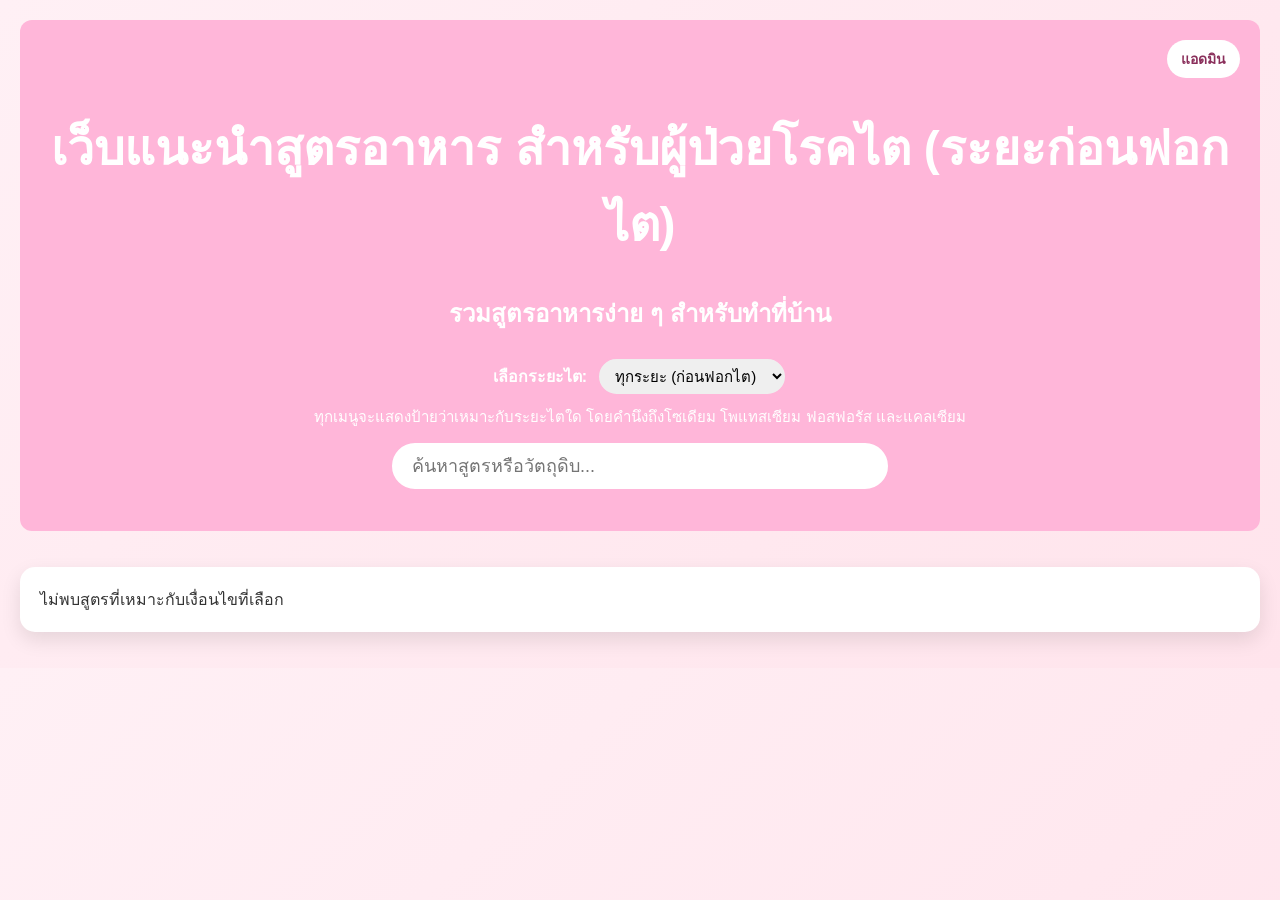
==== commit 942af13a: "Update index.html" ====
--- a/index.html
+++ b/index.html
@@ -1,25 +1,3 @@
-<!doctype html>
-<html lang="th">
-<head>
-  <meta charset="utf-8">
-  <meta name="viewport" content="width=device-width,initial-scale=1">
-  <title>เว็บแนะนำสูตรอาหาร - หน้าแรก</title>
-  <link rel="stylesheet" href="styles.css">
-</head>
-<body>
-  <header>
-    <h1>เว็บแนะนำสูตรอาหาร สำหรับผู้ป่วยโรคไต (ระยะก่อนฟอกไต)</h1>
-    <p>รวมสูตรอาหารง่าย ๆ สำหรับทำที่บ้าน</p>
-    <input id="search" placeholder="ค้นหาสูตรหรือวัตถุดิบ..." />
-  </header>
-
-  <main id="list"></main>
-
-  <script src="script.js"></script>
-</body>
-</html>
-
-
 <!doctype html>
 <html lang="th">
 <head>
@@ -53,3 +31,4 @@
   <script src="script.js"></script>
 </body>
 </html>
+
--- a/styles.css
+++ b/styles.css
@@ -1,305 +1,373 @@
-* {
-  box-sizing: border-box;
-}
-
-body {
-  margin: 0;
-  padding: 20px;
-  font-family: 'Segoe UI', Arial, sans-serif;
-  background: linear-gradient(135deg, #fff0f5, #ffe4ec);
-  color: #333;
-}
-
-header {
-  position: relative;
-  background: #ffb6d9;
-  padding: 20px;
-  text-align: center;
-  border-radius: 12px;
-  color: white;
-  font-size: 24px;
-  font-weight: bold;
-  margin-bottom: 20px;
-}
-
-.top-nav-corner {
-  position: absolute;
-  top: 16px;
-  right: 16px;
-}
-
-.top-nav-corner a,
-.top-nav a {
-  background: white;
-  color: #8a2f5b;
-  text-decoration: none;
-  border-radius: 999px;
-  padding: 8px 14px;
-  font-size: 14px;
-  font-weight: 600;
-}
-
-.filters {
-  display: flex;
-  justify-content: center;
-  align-items: center;
-  gap: 10px;
-  margin-bottom: 10px;
-  flex-wrap: wrap;
-  font-size: 16px;
-}
-
-#kidneyStage {
-  border: 2px solid #ffb6d9;
-  border-radius: 20px;
-  padding: 8px 12px;
-  font-size: 15px;
-  outline: none;
-}
-
-.stage-guide {
-  margin: 0 auto 14px auto;
-  max-width: 700px;
-  font-size: 15px;
-  font-weight: normal;
-  line-height: 1.4;
-}
-
-#search {
-  width: 100%;
-  max-width: 500px;
-  height: 50px;
-  font-size: 18px;
-  padding: 10px 20px;
-  border-radius: 25px;
-  border: 2px solid #ffb6d9;
-  outline: none;
-  display: block;
-  margin: 0 auto 20px auto;
-}
-
-#list {
-  display: grid;
-  grid-template-columns: repeat(auto-fit, minmax(250px, 1fr));
-  gap: 20px;
-}
-
-.card {
-  background: white;
-  border-radius: 15px;
-  padding: 20px;
-  box-shadow: 0 8px 20px rgba(0, 0, 0, 0.1);
-  transition: transform 0.3s ease;
-  color: inherit;
-  text-decoration: none;
-}
-
-.card:hover {
-  transform: translateY(-5px);
-}
-
-.empty-text {
-  background: white;
-  border-radius: 15px;
-  padding: 20px;
-  box-shadow: 0 8px 20px rgba(0, 0, 0, 0.1);
-}
-
-button {
-  background: #ff69b4;
-  border: none;
-  padding: 12px 25px;
-  border-radius: 20px;
-  color: white;
-  font-size: 16px;
-  cursor: pointer;
-  transition: background 0.3s ease;
-}
-
-button:hover {
-  background: #ff4fa3;
-}
-
-.stage-badge-wrap {
-  display: flex;
-  flex-wrap: wrap;
-  gap: 8px;
-  margin-top: 10px;
-}
-
-.stage-badge {
-  background: #ffe1ef;
-  color: #8a2f5b;
-  border: 1px solid #ffb6d9;
-  border-radius: 999px;
-  padding: 4px 10px;
-  font-size: 13px;
-  font-weight: 600;
-}
-
-.stage-badge-warning {
-  background: #fff4e5;
-  border-color: #ffd59e;
-  color: #8a5a20;
-}
-
-.top-nav {
-  display: flex;
-  gap: 12px;
-  margin: 12px 0 16px;
-}
-
-.top-nav-split {
-  justify-content: space-between;
-}
-
-#recipe {
-  max-width: 980px;
-  margin: 0 auto;
-}
-
-.recipe-detail-card {
-  border: 1px solid #f4d6e5;
-  box-shadow: 0 18px 40px rgba(168, 65, 121, 0.12);
-}
-
-.recipe-hero h2 {
-  margin: 0;
-  font-size: 34px;
-  color: #70284a;
-}
-
-.recipe-desc {
-  margin-top: 10px;
-  color: #5b4a53;
-}
-
-.recipe-grid {
-  display: grid;
-  grid-template-columns: 1fr 1fr;
-  gap: 16px;
-  margin-top: 16px;
-}
-
-.recipe-section {
-  background: #fff7fb;
-  border: 1px solid #f7dfea;
-  border-radius: 14px;
-  padding: 14px;
-}
-
-.clean-list {
-  margin: 0;
-  padding-left: 20px;
-  line-height: 1.7;
-}
-
-.note-box {
-  margin-top: 14px;
-  padding: 12px 14px;
-  border-radius: 12px;
-  background: #fff4d9;
-  border: 1px solid #ffe0a1;
-}
-
-.nutrition-grid {
-  display: grid;
-  grid-template-columns: repeat(auto-fit, minmax(180px, 1fr));
-  gap: 10px;
-}
-
-.nutrition-pill {
-  background: white;
-  border: 1px solid #f2d9e6;
-  border-radius: 999px;
-  padding: 8px 12px;
-  font-size: 14px;
-}
-
-.modern-comment {
-  margin-top: 18px;
-}
-
-.comment-layout {
-  display: grid;
-  grid-template-columns: 1fr;
-  gap: 10px;
-}
-
-.comment-layout input,
-.comment-layout textarea,
-.comment-layout select,
-.admin-login-card input {
-  border: 1px solid #e6c8d7;
-  border-radius: 10px;
-  padding: 10px 12px;
-  font-size: 15px;
-}
-
-#commentsList {
-  display: grid;
-  gap: 10px;
-  margin-top: 14px;
-}
-
-.comment-card {
-  border-left: 4px solid #ff9fcd;
-}
-
-.admin-page {
-  max-width: 980px;
-  margin: 0 auto;
-}
-
-.admin-login-card {
-  max-width: 420px;
-  margin: 20px auto;
-  display: grid;
-  gap: 8px;
-}
-
-.admin-error {
-  color: #b00042;
-  min-height: 20px;
-}
-
-.admin-dashboard h2 {
-  margin-top: 0;
-}
-
-.admin-stats {
-  display: grid;
-  grid-template-columns: repeat(auto-fit, minmax(220px, 1fr));
-  gap: 16px;
-  margin-bottom: 16px;
-}
-
-.admin-stat-card h3 {
-  margin: 0 0 8px;
-}
-
-.admin-stat-number {
-  font-size: 34px;
-  color: #8a2f5b;
-  margin: 0;
-  font-weight: 700;
-}
-
-.admin-popular ol {
-  margin: 0;
-  padding-left: 18px;
-  line-height: 1.8;
-}
-
-@media (max-width: 800px) {
-  .recipe-hero h2 { font-size: 28px; }
-  .recipe-grid { grid-template-columns: 1fr; }
-}
-
-@media (max-width: 680px) {
-  .top-nav-corner {
-    position: static;
-    text-align: right;
-    margin-bottom: 10px;
-  }
-}
+}
+
+body {
+  margin: 0;
+  padding: 20px;
+  font-family: 'Segoe UI', Arial, sans-serif;
+  background: linear-gradient(135deg, #fff0f5, #ffe4ec);
+  color: #333;
+}
+
+header {
+  background: #ffb6d9;
+  padding: 20px;
+  text-align: center;
+  border-radius: 12px;
+  color: white;
+  font-size: 24px;
+  font-weight: bold;
+  margin-bottom: 20px;
+}
+
+#search {
+  width: 100%;
+  max-width: 500px;
+  height: 50px;
+  font-size: 18px;
+  padding: 10px 20px;
+  border-radius: 25px;
+  border: 2px solid #ffb6d9;
+  outline: none;
+  display: block;
+  margin: 0 auto 20px auto;
+}
+
+.container {
+  display: grid;
+  grid-template-columns: repeat(auto-fit, minmax(250px, 1fr));
+  gap: 20px;
+}
+
+.card {
+  background: white;
+  border-radius: 15px;
+  padding: 20px;
+  box-shadow: 0 8px 20px rgba(0, 0, 0, 0.1);
+  transition: transform 0.3s ease;
+}
+
+.card:hover {
+  transform: translateY(-5px);
+}
+
+button {
+  background: #ff69b4;
+  border: none;
+  padding: 12px 25px;
+  border-radius: 20px;
+  color: white;
+  font-size: 16px;
+  cursor: pointer;
+  transition: background 0.3s ease;
+}
+
+button:hover {
+  background: #ff4fa3;
+}
+
+
+
+
+
+* {
+  box-sizing: border-box;
+}
+
+body {
+  margin: 0;
+  padding: 20px;
+  font-family: 'Segoe UI', Arial, sans-serif;
+  background: linear-gradient(135deg, #fff0f5, #ffe4ec);
+  color: #333;
+}
+
+header {
+  background: #ffb6d9;
+  padding: 20px;
+  text-align: center;
+  border-radius: 12px;
+  color: white;
+  font-size: 24px;
+  font-weight: bold;
+  margin-bottom: 20px;
+}
+
+.filters {
+  display: flex;
+  justify-content: center;
+  align-items: center;
+  gap: 10px;
+  margin-bottom: 10px;
+  flex-wrap: wrap;
+  font-size: 16px;
+}
+
+#kidneyStage {
+  border: 2px solid #ffb6d9;
+  border-radius: 20px;
+  padding: 8px 12px;
+  font-size: 15px;
+  outline: none;
+}
+
+.stage-guide {
+  margin: 0 auto 14px auto;
+  max-width: 700px;
+  font-size: 15px;
+  font-weight: normal;
+  line-height: 1.4;
+}
+
+#search {
+  width: 100%;
+  max-width: 500px;
+  height: 50px;
+  font-size: 18px;
+  padding: 10px 20px;
+  border-radius: 25px;
+  border: 2px solid #ffb6d9;
+  outline: none;
+  display: block;
+  margin: 0 auto 20px auto;
+}
+
+#list {
+  display: grid;
+  grid-template-columns: repeat(auto-fit, minmax(250px, 1fr));
+  gap: 20px;
+}
+
+.card {
+  background: white;
+  border-radius: 15px;
+  padding: 20px;
+  box-shadow: 0 8px 20px rgba(0, 0, 0, 0.1);
+  transition: transform 0.3s ease;
+  color: inherit;
+  text-decoration: none;
+}
+
+.card:hover {
+  transform: translateY(-5px);
+}
+
+.empty-text {
+  background: white;
+  border-radius: 15px;
+  padding: 20px;
+  box-shadow: 0 8px 20px rgba(0, 0, 0, 0.1);
+}
+
+button {
+  background: #ff69b4;
+  border: none;
+  padding: 12px 25px;
+  border-radius: 20px;
+  color: white;
+  font-size: 16px;
+  cursor: pointer;
+  transition: background 0.3s ease;
+}
+
+button:hover {
+  background: #ff4fa3;
+}
+
+.stage-badge-wrap {
+  display: flex;
+  flex-wrap: wrap;
+  gap: 8px;
+  margin-top: 10px;
+}
+
+.stage-badge {
+  background: #ffe1ef;
+  color: #8a2f5b;
+  border: 1px solid #ffb6d9;
+  border-radius: 999px;
+  padding: 4px 10px;
+  font-size: 13px;
+  font-weight: 600;
+}
+
+.stage-badge-warning {
+  background: #fff4e5;
+  border-color: #ffd59e;
+  color: #8a5a20;
+}
+
+.top-nav {
+  display: flex;
+  gap: 12px;
+  margin: 12px 0 16px;
+}
+
+.top-nav-corner {
+  justify-content: flex-end;
+  margin: 0 0 8px;
+}
+
+.top-nav-split {
+  justify-content: space-between;
+  align-items: center;
+}
+
+.top-nav a {
+  background: white;
+  color: #8a2f5b;
+  text-decoration: none;
+  border-radius: 999px;
+  padding: 8px 14px;
+  font-size: 14px;
+  font-weight: 600;
+}
+
+.top-nav a[aria-current="page"] {
+  background: #8a2f5b;
+  color: white;
+}
+
+.admin-grid {
+  display: grid;
+  grid-template-columns: repeat(auto-fit, minmax(260px, 1fr));
+  gap: 16px;
+}
+
+.admin-stat {
+  text-align: center;
+}
+
+.admin-number {
+  font-size: 42px;
+  font-weight: 700;
+  color: #8a2f5b;
+  margin: 8px 0 0;
+}
+
+.admin-subtext {
+  color: #666;
+  margin-top: 0;
+}
+
+.popular-item {
+  border-top: 1px solid #f0d0df;
+  padding: 10px 0;
+}
+
+.popular-item a {
+  color: #8a2f5b;
+  text-decoration: none;
+  font-weight: 600;
+}
+
+#recipe {
+  max-width: 980px;
+  margin: 0 auto;
+}
+
+.recipe-detail-card {
+  border: 1px solid #f4d6e5;
+  box-shadow: 0 18px 40px rgba(168, 65, 121, 0.12);
+}
+
+.recipe-hero h2 {
+  margin: 0;
+  font-size: 34px;
+  color: #70284a;
+}
+
+.recipe-desc {
+  margin-top: 10px;
+  color: #5b4a53;
+}
+
+.recipe-grid {
+  display: grid;
+  grid-template-columns: 1fr 1fr;
+  gap: 16px;
+  margin-top: 16px;
+}
+
+.recipe-section {
+  background: #fff7fb;
+  border: 1px solid #f7dfea;
+  border-radius: 14px;
+  padding: 14px;
+}
+
+.clean-list {
+  margin: 0;
+  padding-left: 20px;
+  line-height: 1.7;
+}
+
+.note-box {
+  margin-top: 14px;
+  padding: 12px 14px;
+  border-radius: 12px;
+  background: #fff4d9;
+  border: 1px solid #ffe0a1;
+}
+
+.nutrition-grid {
+  display: grid;
+  grid-template-columns: repeat(auto-fit, minmax(180px, 1fr));
+  gap: 10px;
+}
+
+.nutrition-pill {
+  background: white;
+  border: 1px solid #f2d9e6;
+  border-radius: 999px;
+  padding: 8px 12px;
+  font-size: 14px;
+}
+
+.modern-comment {
+  margin-top: 18px;
+}
+
+.comment-layout {
+  display: grid;
+  grid-template-columns: 1fr;
+  gap: 10px;
+}
+
+.comment-layout input,
+.comment-layout textarea,
+.comment-layout select {
+  border: 1px solid #e6c8d7;
+  border-radius: 10px;
+  padding: 10px 12px;
+  font-size: 15px;
+}
+
+#commentsList {
+  display: grid;
+  gap: 10px;
+  margin-top: 14px;
+}
+
+.comment-card {
+  border-left: 4px solid #ff9fcd;
+}
+
+@media (max-width: 800px) {
+  .recipe-hero h2 { font-size: 28px; }
+  .recipe-grid { grid-template-columns: 1fr; }
+  .top-nav-split { justify-content: center; flex-wrap: wrap; }
+  .top-nav-corner { justify-content: center; }
+}
+
+
+
+.admin-login-card {
+  max-width: 460px;
+  margin: 0 auto 18px;
+}
+
+.login-error {
+  color: #b4234d;
+  font-size: 14px;
+  min-height: 20px;
+}
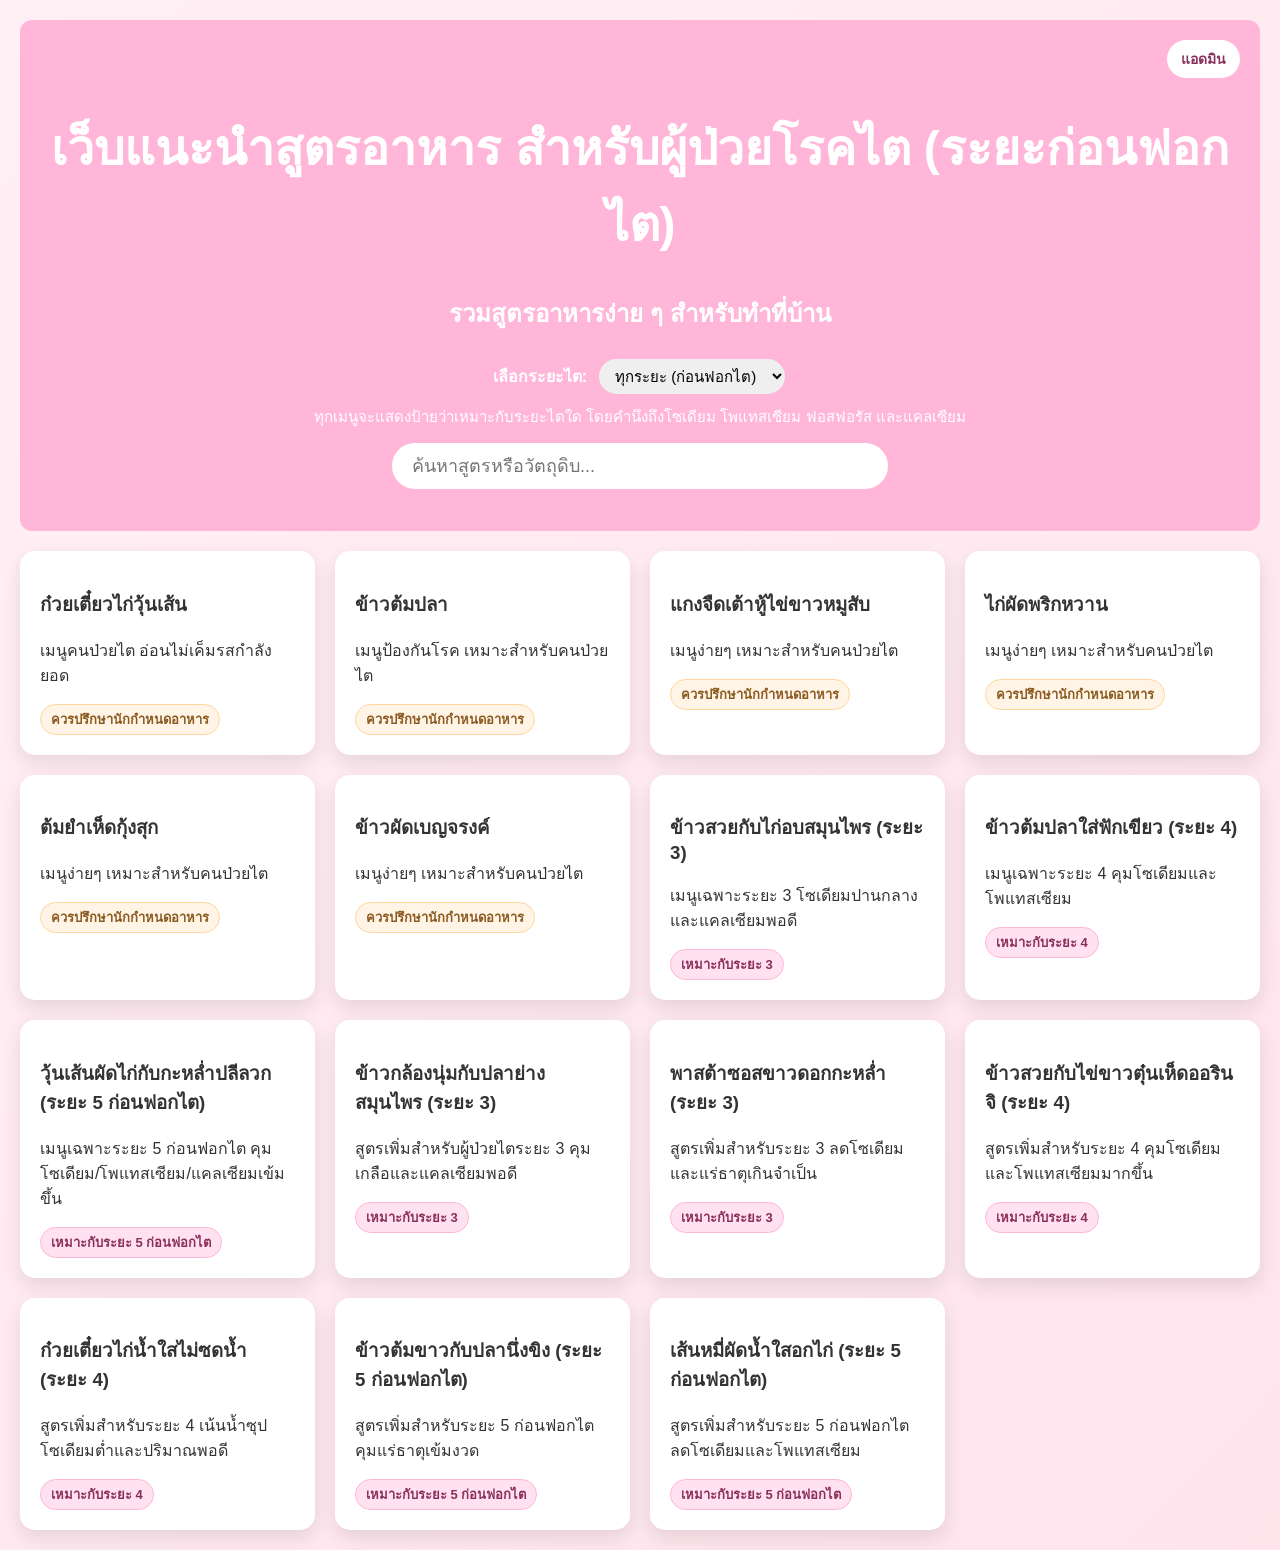
==== commit f5e3d5dd: "Update index.html" ====
--- a/index.html
+++ b/index.html
@@ -31,4 +31,3 @@
   <script src="script.js"></script>
 </body>
 </html>
-
--- a/styles.css
+++ b/styles.css
@@ -1,3 +1,5 @@
+* {
+  box-sizing: border-box;
 }
 
 body {
@@ -17,6 +19,32 @@
   font-size: 24px;
   font-weight: bold;
   margin-bottom: 20px;
+}
+
+.filters {
+  display: flex;
+  justify-content: center;
+  align-items: center;
+  gap: 10px;
+  margin-bottom: 10px;
+  flex-wrap: wrap;
+  font-size: 16px;
+}
+
+#kidneyStage {
+  border: 2px solid #ffb6d9;
+  border-radius: 20px;
+  padding: 8px 12px;
+  font-size: 15px;
+  outline: none;
+}
+
+.stage-guide {
+  margin: 0 auto 14px auto;
+  max-width: 700px;
+  font-size: 15px;
+  font-weight: normal;
+  line-height: 1.4;
 }
 
 #search {
@@ -32,7 +60,7 @@
   margin: 0 auto 20px auto;
 }
 
-.container {
+#list {
   display: grid;
   grid-template-columns: repeat(auto-fit, minmax(250px, 1fr));
   gap: 20px;
@@ -44,10 +72,19 @@
   padding: 20px;
   box-shadow: 0 8px 20px rgba(0, 0, 0, 0.1);
   transition: transform 0.3s ease;
+  color: inherit;
+  text-decoration: none;
 }
 
 .card:hover {
   transform: translateY(-5px);
+}
+
+.empty-text {
+  background: white;
+  border-radius: 15px;
+  padding: 20px;
+  box-shadow: 0 8px 20px rgba(0, 0, 0, 0.1);
 }
 
 button {
@@ -65,114 +102,6 @@
   background: #ff4fa3;
 }
 
-
-
-
-
-* {
-  box-sizing: border-box;
-}
-
-body {
-  margin: 0;
-  padding: 20px;
-  font-family: 'Segoe UI', Arial, sans-serif;
-  background: linear-gradient(135deg, #fff0f5, #ffe4ec);
-  color: #333;
-}
-
-header {
-  background: #ffb6d9;
-  padding: 20px;
-  text-align: center;
-  border-radius: 12px;
-  color: white;
-  font-size: 24px;
-  font-weight: bold;
-  margin-bottom: 20px;
-}
-
-.filters {
-  display: flex;
-  justify-content: center;
-  align-items: center;
-  gap: 10px;
-  margin-bottom: 10px;
-  flex-wrap: wrap;
-  font-size: 16px;
-}
-
-#kidneyStage {
-  border: 2px solid #ffb6d9;
-  border-radius: 20px;
-  padding: 8px 12px;
-  font-size: 15px;
-  outline: none;
-}
-
-.stage-guide {
-  margin: 0 auto 14px auto;
-  max-width: 700px;
-  font-size: 15px;
-  font-weight: normal;
-  line-height: 1.4;
-}
-
-#search {
-  width: 100%;
-  max-width: 500px;
-  height: 50px;
-  font-size: 18px;
-  padding: 10px 20px;
-  border-radius: 25px;
-  border: 2px solid #ffb6d9;
-  outline: none;
-  display: block;
-  margin: 0 auto 20px auto;
-}
-
-#list {
-  display: grid;
-  grid-template-columns: repeat(auto-fit, minmax(250px, 1fr));
-  gap: 20px;
-}
-
-.card {
-  background: white;
-  border-radius: 15px;
-  padding: 20px;
-  box-shadow: 0 8px 20px rgba(0, 0, 0, 0.1);
-  transition: transform 0.3s ease;
-  color: inherit;
-  text-decoration: none;
-}
-
-.card:hover {
-  transform: translateY(-5px);
-}
-
-.empty-text {
-  background: white;
-  border-radius: 15px;
-  padding: 20px;
-  box-shadow: 0 8px 20px rgba(0, 0, 0, 0.1);
-}
-
-button {
-  background: #ff69b4;
-  border: none;
-  padding: 12px 25px;
-  border-radius: 20px;
-  color: white;
-  font-size: 16px;
-  cursor: pointer;
-  transition: background 0.3s ease;
-}
-
-button:hover {
-  background: #ff4fa3;
-}
-
 .stage-badge-wrap {
   display: flex;
   flex-wrap: wrap;
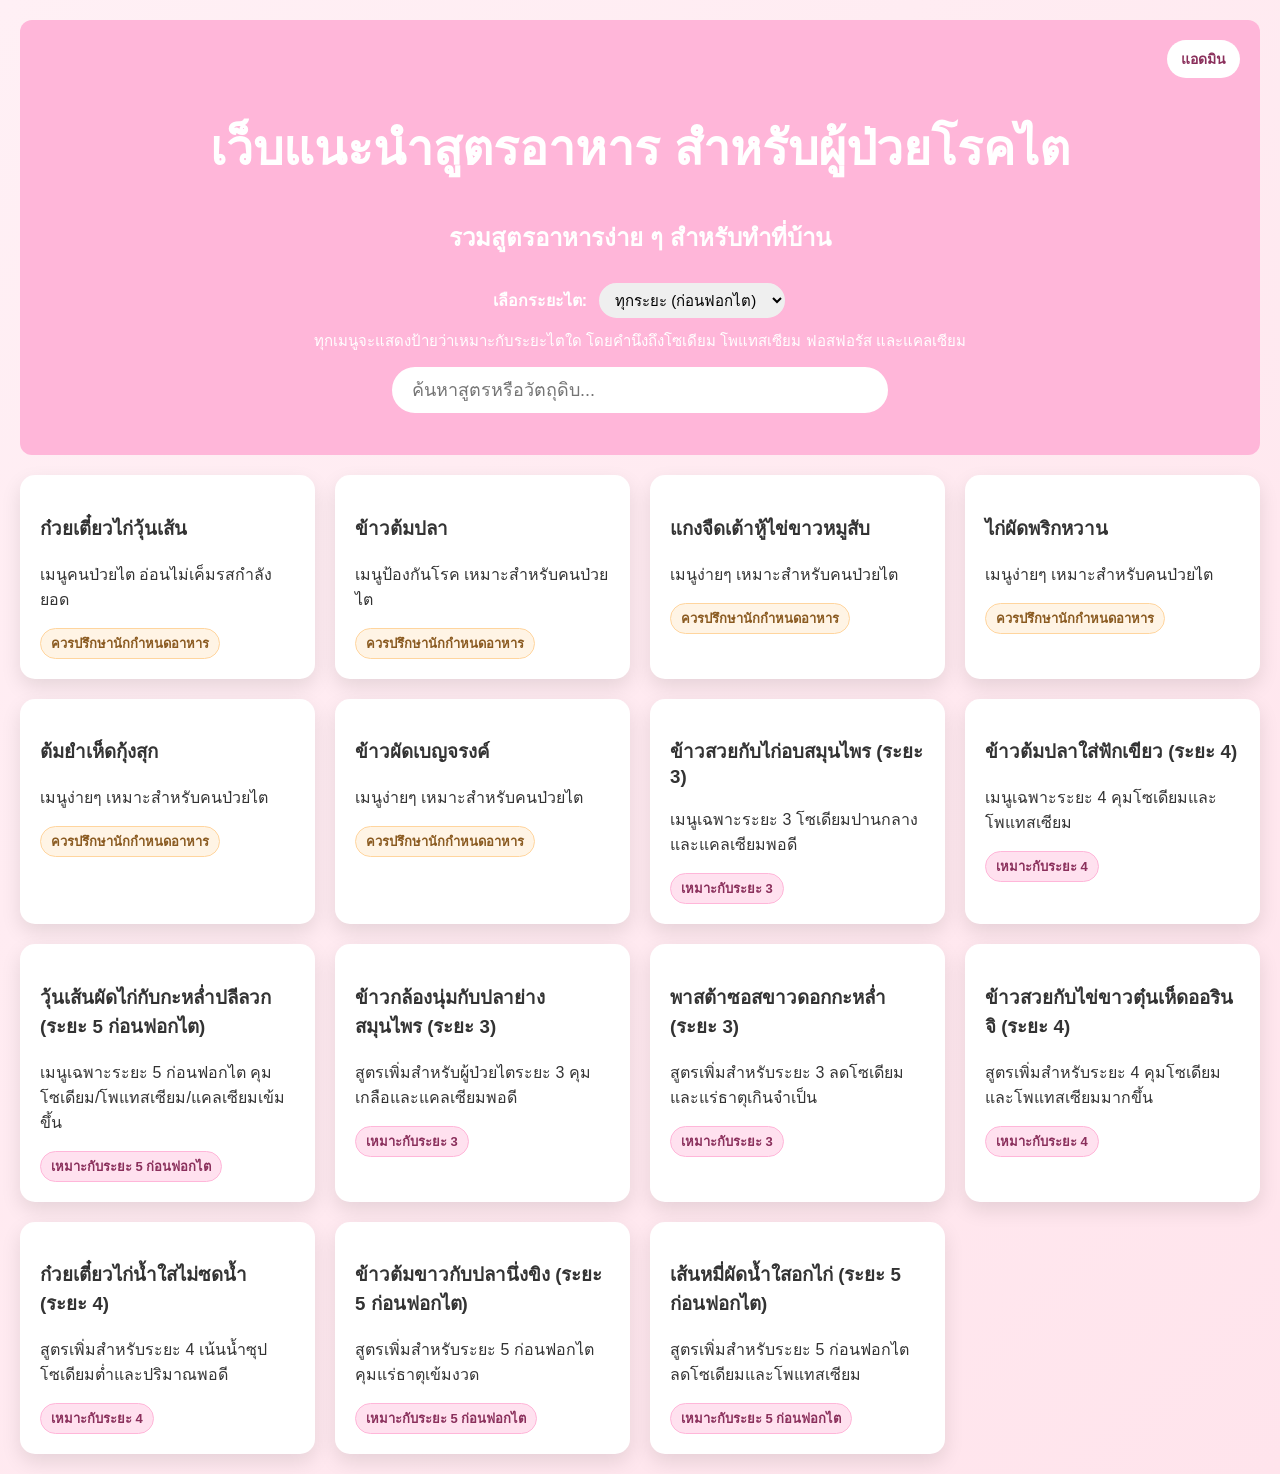
==== commit d79da6ba: "Update index.html" ====
--- a/index.html
+++ b/index.html
@@ -11,7 +11,7 @@
     <nav class="top-nav top-nav-corner">
       <a href="admin.html">แอดมิน</a>
     </nav>
-    <h1>เว็บแนะนำสูตรอาหาร สำหรับผู้ป่วยโรคไต (ระยะก่อนฟอกไต)</h1>
+    <h1>เว็บแนะนำสูตรอาหาร สำหรับผู้ป่วยโรคไต </h1>
     <p>รวมสูตรอาหารง่าย ๆ สำหรับทำที่บ้าน</p>
     <div class="filters">
       <label for="kidneyStage">เลือกระยะไต:</label>
@@ -31,3 +31,4 @@
   <script src="script.js"></script>
 </body>
 </html>
+
